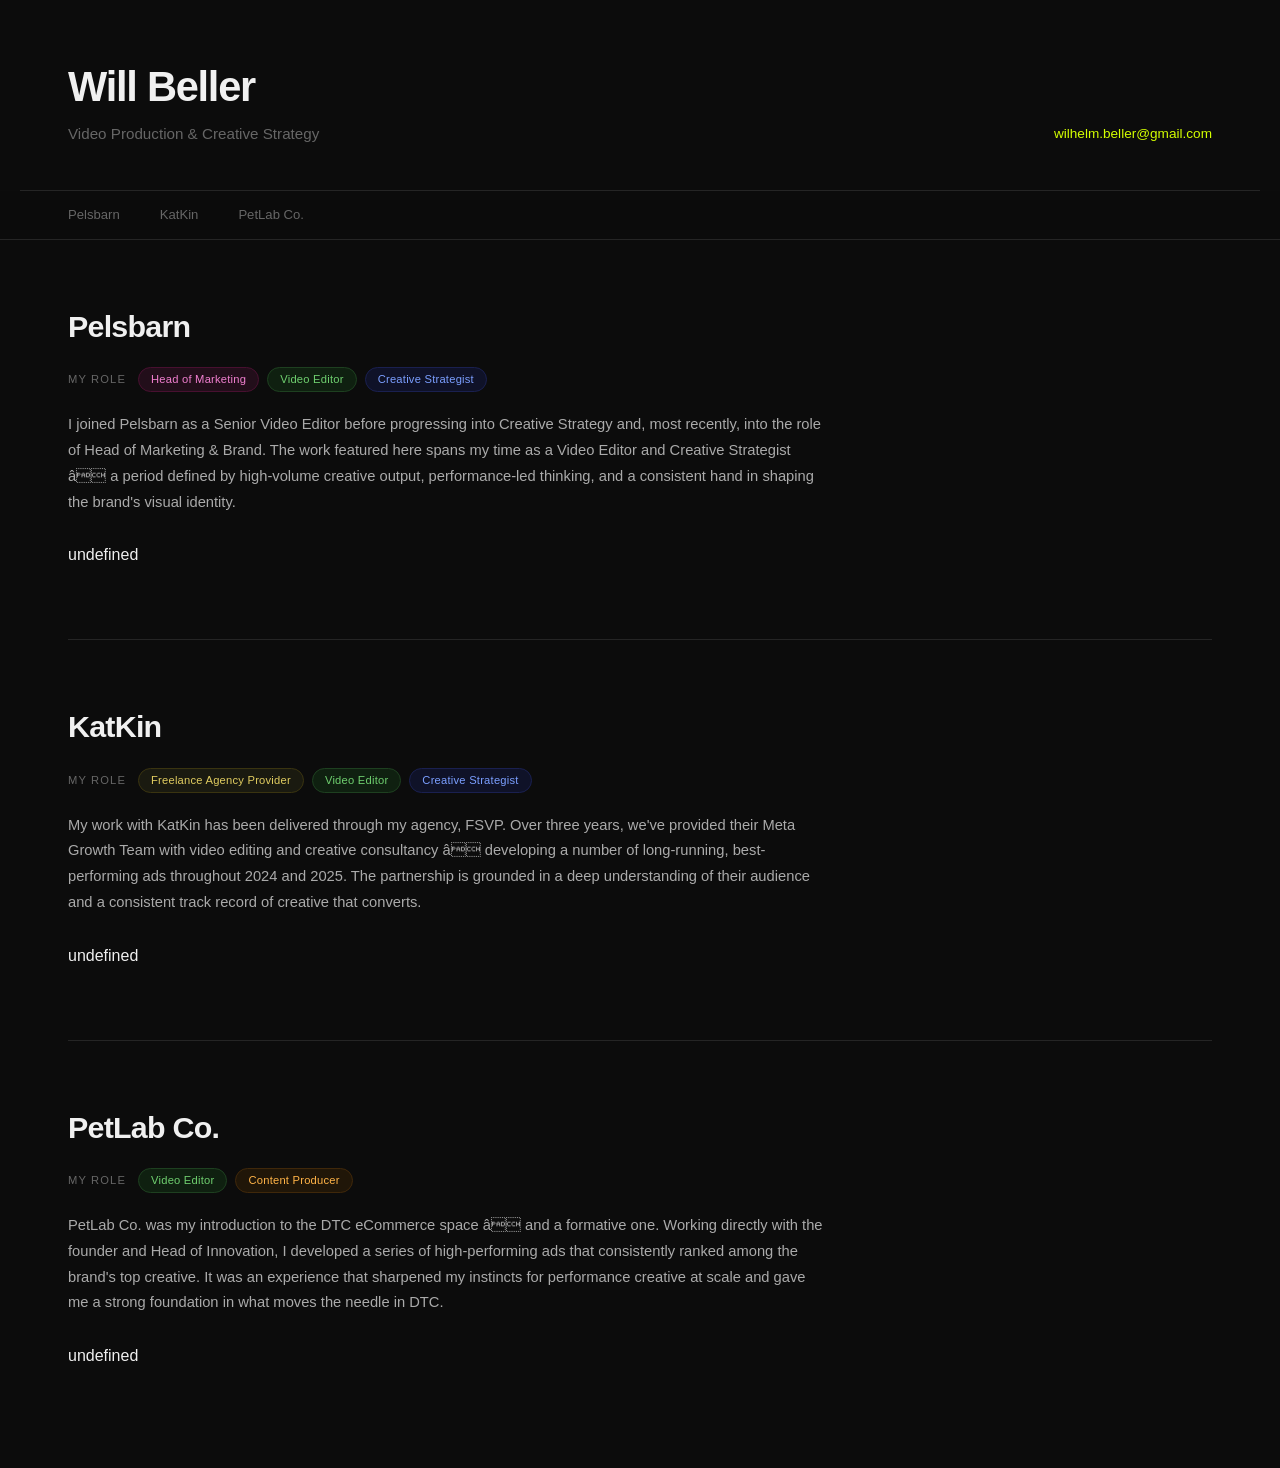
==== index.html @ 003f6c79 "Create index.html" ====
<!DOCTYPE html>
<html lang="en">
<head>
  <meta charset="UTF-8">
  <meta name="viewport" content="width=device-width, initial-scale=1.0">
  <title>Will Beller â Portfolio</title>
  <style>
    :root {
      --bg: #0c0c0c;
      --surface: #161616;
      --border: #252525;
      --text: #f0f0f0;
      --muted: #666;
      --accent: #d4ff00;
      --radius: 10px;
    }

    * { box-sizing: border-box; margin: 0; padding: 0; }

    body {
      background: var(--bg);
      color: var(--text);
      font-family: -apple-system, BlinkMacSystemFont, 'Segoe UI', sans-serif;
      line-height: 1.5;
    }

    /* ââ Header ââ */
    header {
      padding: 56px 48px 44px;
      max-width: 1240px;
      margin: 0 auto;
      display: flex;
      justify-content: space-between;
      align-items: flex-end;
      border-bottom: 1px solid var(--border);
    }

    .header-left h1 {
      font-size: 2.6rem;
      font-weight: 700;
      letter-spacing: -0.03em;
    }

    .header-left p {
      color: var(--muted);
      font-size: 0.95rem;
      margin-top: 5px;
    }

    .header-right {
      font-size: 0.85rem;
      color: var(--muted);
      text-align: right;
      line-height: 1.8;
    }

    .header-right a {
      color: var(--accent);
      text-decoration: none;
    }

    .header-right a:hover { text-decoration: underline; }

    /* ââ Brand nav ââ */
    .brand-nav {
      position: sticky;
      top: 0;
      z-index: 100;
      background: rgba(12,12,12,0.92);
      backdrop-filter: blur(12px);
      border-bottom: 1px solid var(--border);
      padding: 0 48px;
    }

    .brand-nav-inner {
      max-width: 1240px;
      margin: 0 auto;
      display: flex;
      gap: 0;
    }

    .brand-nav a {
      display: block;
      padding: 14px 20px 12px;
      font-size: 0.82rem;
      color: var(--muted);
      text-decoration: none;
      border-bottom: 2px solid transparent;
      transition: color 0.15s, border-color 0.15s;
      white-space: nowrap;
    }

    .brand-nav a:hover {
      color: var(--text);
    }

    .brand-nav a.active {
      color: var(--accent);
      border-bottom-color: var(--accent);
    }

    /* ââ Main content ââ */
    main {
      max-width: 1240px;
      margin: 0 auto;
      padding: 0 48px 100px;
    }

    /* ââ Brand section ââ */
    .brand-section {
      padding-top: 64px;
    }

    .brand-section + .brand-section {
      border-top: 1px solid var(--border);
      margin-top: 72px;
    }

    .brand-header {
      margin-bottom: 28px;
    }

    .brand-name {
      font-size: 1.9rem;
      font-weight: 700;
      letter-spacing: -0.025em;
      margin-bottom: 18px;
    }

    /* ââ Roles row ââ */
    .roles-row {
      display: flex;
      align-items: center;
      gap: 8px;
      flex-wrap: wrap;
      margin-bottom: 20px;
    }

    .roles-label {
      font-size: 0.7rem;
      text-transform: uppercase;
      letter-spacing: 0.1em;
      color: var(--muted);
      margin-right: 4px;
    }

    .tag {
      font-size: 0.7rem;
      padding: 3px 12px;
      border-radius: 100px;
      font-weight: 500;
      letter-spacing: 0.02em;
    }

    .tag-edited             { background: #0f2010; color: #6fcf6f; border: 1px solid #1e4020; }
    .tag-creative-strategy  { background: #0f1228; color: #7b9fff; border: 1px solid #1a2050; }
    .tag-director           { background: #281010; color: #ff8a8a; border: 1px solid #501a1a; }
    .tag-producer           { background: #201608; color: #ffb347; border: 1px solid #40280a; }
    .tag-cinematography     { background: #0e2222; color: #5ecfcf; border: 1px solid #1a4040; }
    .tag-color-grade        { background: #1c0e28; color: #c97bff; border: 1px solid #38186a; }
    .tag-motion-graphics    { background: #201a08; color: #ffd966; border: 1px solid #40320a; }
    .tag-sound-design       { background: #0e1422; color: #80a8ff; border: 1px solid #1a2648; }
    .tag-head               { background: #220e1a; color: #f07fcf; border: 1px solid #481030; }
    .tag-agency             { background: #1a1a10; color: #e0cc60; border: 1px solid #3a3410; }
    .tag-default            { background: #1c1c1c; color: #888; border: 1px solid #303030; }

    /* ââ Brand description ââ */
    .brand-description {
      font-size: 0.92rem;
      color: #aaa;
      line-height: 1.75;
      max-width: 760px;
    }

    .brand-description.placeholder {
      color: #3a3a3a;
      font-style: italic;
    }

    /* ââ Video grid ââ */
    .video-grid {
      display: grid;
      grid-template-columns: repeat(auto-fill, minmax(200px, 1fr));
      gap: 16px;
      margin-top: 32px;
    }

    /* ââ Card ââ */
    .card {
      background: var(--surface);
      border: 1px solid var(--border);
      border-radius: var(--radius);
      overflow: hidden;
      transition: border-color 0.2s, transform 0.2s;
    }

    .card:hover {
      border-color: #3a3a3a;
      transform: translateY(-2px);
    }

    .card-video-wrap {
      width: 100%;
      aspect-ratio: 9/16;
      background: #000;
    }

    .card-video-wrap video {
      width: 100%;
      height: 100%;
      object-fit: cover;
      display: block;
    }

    .card-body {
      padding: 18px 20px 20px;
    }

    .card-meta {
      display: flex;
      justify-content: space-between;
      align-items: center;
      margin-bottom: 6px;
    }

    .card-label {
      font-size: 0.66rem;
      color: var(--muted);
      text-transform: uppercase;
      letter-spacing: 0.1em;
      font-weight: 500;
    }

    .card-year {
      font-size: 0.7rem;
      color: var(--muted);
    }

    .card-title {
      font-size: 1rem;
      font-weight: 600;
      margin-bottom: 8px;
      letter-spacing: -0.01em;
    }

    .card-desc {
      font-size: 0.83rem;
      color: #888;
      line-height: 1.65;
      margin-bottom: 14px;
    }

    .card-tags {
      display: flex;
      flex-wrap: wrap;
      gap: 6px;
    }

    /* ââ Lite embed (click-to-play) ââ */
    .lite-embed {
      position: relative;
      width: 100%;
      height: 100%;
      cursor: pointer;
      background: #000;
    }

    .lite-embed img {
      width: 100%;
      height: 100%;
      object-fit: cover;
      display: block;
    }

    .play-btn {
      position: absolute;
      inset: 0;
      display: flex;
      align-items: center;
      justify-content: center;
      background: none;
      border: none;
      cursor: pointer;
      padding: 0;
      transition: transform 0.15s;
    }

    .play-btn:hover { transform: scale(1.08); }

    .lite-embed iframe {
      position: absolute;
      inset: 0;
      width: 100%;
      height: 100%;
      border: none;
    }

    /* ââ Empty video state ââ */
    .videos-empty {
      margin-top: 32px;
      padding: 40px 28px;
      border: 1px dashed #282828;
      border-radius: var(--radius);
      color: #333;
      font-size: 0.82rem;
      text-align: center;
    }

    /* ââ Responsive ââ */
    @media (max-width: 700px) {
      header {
        padding: 36px 24px 28px;
        flex-direction: column;
        gap: 14px;
        align-items: flex-start;
      }

      .header-right { text-align: left; }
      .brand-nav { padding: 0 24px; }
      main { padding: 0 24px 60px; }
      .brand-section { padding-top: 44px; }
      .brand-section + .brand-section { margin-top: 48px; }
      .video-grid { grid-template-columns: repeat(2, 1fr); gap: 10px; }
    }
  </style>
</head>
<body>
<header>
  <div class="header-left">
    <h1>Will Beller</h1>
    <p>Video Production &amp; Creative Strategy</p>
  </div>
  <div class="header-right">
    <a href="mailto:wilhelm.beller@gmail.com">wilhelm.beller@gmail.com</a>
  </div>
</header>
<nav class="brand-nav">
  <div class="brand-nav-inner">
    <a href="#pelsbarn">Pelsbarn</a>
    <a href="#katkin">KatKin</a>
    <a href="#petlab-co">PetLab Co.</a>
  </div>
</nav>
<main id="main"></main>
<script>
const BRANDS = [
  {
    id: "pelsbarn",
    name: "Pelsbarn",
    roles: ["Head of Marketing", "Video Editor", "Creative Strategist"],
    description: "I joined Pelsbarn as a Senior Video Editor before progressing into Creative Strategy and, most recently, into the role of Head of Marketing &amp; Brand. The work featured here spans my time as a Video Editor and Creative Strategist â a period defined by high-volume creative output, performance-led thinking, and a consistent hand in shaping the brand's visual identity.",
    videos: [
      { video_url: "https://youtube.com/shorts/6qRAQwt2bAI", title: "Pelsbarn â Video 1", tags: ["Video Editor"] },
      { video_url: "https://youtube.com/shorts/lB-xQm1ZDxI", title: "Pelsbarn â Video 2", tags: ["Video Editor"] },
      { video_url: "https://youtube.com/shorts/JwnLDOvhfSE", title: "Pelsbarn â Video 3", tags: ["Video Editor"] },
      { video_url: "https://youtube.com/shorts/6cz8OVBu70Q", title: "Pelsbarn â Video 4", tags: ["Video Editor"] },
      { video_url: "https://youtube.com/shorts/Kr1BIoq2mvY", title: "Pelsbarn â Video 5", tags: ["Video Editor"] },
      { video_url: "https://youtube.com/shorts/Gwr0U9_YABk", title: "Pelsbarn â Video 6", tags: ["Video Editor"] },
      { video_url: "https://youtube.com/shorts/aUse0K8mn7I", title: "Pelsbarn â Video 7", tags: ["Video Editor"] },
      { video_url: "https://youtube.com/shorts/wvhu5fZGaAQ", title: "Pelsbarn â Video 8", tags: ["Video Editor"] },
      { video_url: "https://youtube.com/shorts/OVeuYCC77VQ", title: "Pelsbarn â Video 9", tags: ["Video Editor"] }
    ]
  },
  {
    id: "katkin",
    name: "KatKin",
    roles: ["Freelance Agency Provider", "Video Editor", "Creative Strategist"],
    description: "My work with KatKin has been delivered through my agency, FSVP. Over three years, we've provided their Meta Growth Team with video editing and creative consultancy â developing a number of long-running, best-performing ads throughout 2024 and 2025. The partnership is grounded in a deep understanding of their audience and a consistent track record of creative that converts.",
    videos: [
      { video_url: "https://youtube.com/shorts/r-MDqRWYN7A", title: "KatKin â Video 1", tags: ["Video Editor", "Creative Strategist"] },
      { video_url: "https://youtube.com/shorts/h1XdsauvpEQ", title: "KatKin â Video 2", tags: ["Video Editor", "Creative Strategist"] },
      { video_url: "https://youtube.com/shorts/abcW0B1EDtg", title: "KaxKin â Video 3", tags: ["Video Editor", "Creative Strategist"] },
      { video_url: "https://youtube.com/shorts/o8nFR5H9phA", title: "KatKin â Video 4", tags: ["Video Editor", "Creative Strategist"] },
      { video_url: "https://youtube.com/shorts/d_lUACfDCXM", title: "KatKin â Video 5", tags: ["Video Editor", "Creative Strategist"] },
      { video_url: "https://youtube.com/shorts/Fbz99fJmX7k", title: "KaxKin â Video 6", tags: ["Video Editor", "Creative Strategist"] }
    ]
  },
  {
    id: "petlab-co",
    name: "PetLab Co.",
    roles: ["Video Editor", "Content Producer"],
    description: "PetLab Co. was my introduction to the DTC eCommerce space â and a formative one. Working directly with the founder and Head of Innovation, I developed a series of high-performing ads that consistently ranked among the brand's top creative. It was an experience that sharpened my instincts for performance creative at scale and gave me a strong foundation in what moves the needle in DTC.",
    videos: [
      { video_url: "https://youtube.com/shorts/ybvUw7EqwhM", title: "PetLab Co. â Video 1", tags: ["Video Editor", "Content Producer"] },
      { video_url: "https://youtube.com/shorts/DJwl6GcbWj0", title: "PetLab Co. â Video 2", tags: ["Video Editor", "Content Producer"] },
      { video_url: "https://youtube.com/shorts/qqKdoMpB3Sc", title: "PetLab Co. â Video 3", tags: ["Video Editor", "Content Producer"] },
      { video_url: "https://youtube.com/shorts/gYLfhS48JUk", title: "PetLab Co. â Video 4", tags: ["Video Editor", "Content Producer"] }
    ]
  }
];
const TAG_CLASSES = {"Edited":"tag-edited","Video Editor":"tag-edited","Creative Strategy":"tag-creative-strategy","Creative Strategist":"tag-creative-strategy","Director":"tag-director","Producer":"tag-producer","Content Producer":"tag-producer","Head of Marketing":"tag-head","Freelance Agency Provider":"tag-agency","Cinematography":"tag-cinematography","Color Grade":"tag-color-grade","Motion Graphics":"tag-motion-graphics","Sound Design":"tag-sound-design"};
function tagClass(t){return TAG_CLASSES[t]||"tag-default";}
function render(){const main=document.getElementById("main");main.innerHTML=BRANDS.map(brand=>{const rolesHTML=brand.roles.length?brand.roles.map(t=>`<span class="tag ${tagClass(t)}">${t}</span>`).join(""):"";const rolesRow=rolesHTML?`<div class="roles-row"><span class="roles-label">My role</span>${rolesHTML}</div>`:`<div class="roles-row"><span class="roles-label" style="color:#2a2a2a">Role to be added</span></div>`;const descHTML=brand.description?`<p class="brand-description">${brand.description}</p>`:`<p class="brand-description placeholder">Description to be added.</p>`;let videosHTML;if(brand.videos.length===0){videosHTML=`<div class="videos-empty">Videos will appear here once uploaded.</div>`;}else{const cards=brand.videos.map(v=>{const embedHTML=(()=>{const url=v.video_url||"";const yt=url.match(/(?:youtube\.com\/watch\?v=|youtu\.be\/|youtube\.com\/shorts\/)([A-Za-z0-9_-]{11})/);if(yt){const id=yt[1];return `<div class="lite-embed" data-src="https://www.youtube.com/embed/${id}?autoplay=1&rel=0" onclick="loadEmbed(this)"><img src="https://i.ytimg.com/vi/${id}/hqdefault.jpg" alt="" loading="lazy"><button class="play-btn" aria-label="Play"><svg viewBox="0 0 48 48" width="52" height="52"><circle cx="24" cy="24" r="23" fill="rgba(0,0,0,0.55)" stroke="rgba(255,255,255,0.15)" stroke-width="1"/><polygon points="20,16 34,24 20,32" fill="#d4ff00"/></svg></button></div>`;}return `<video controls preload="metadata"><source src="${url}" type="video/mp4"></video>`;})();return `<div class="card"><div class="card-video-wrap">${embedHTML}</div></div>`;}).join("");videosHTML<`<div class="video-grid">${cards}</div>`;}return `<section class="brand-section" id="${brand.id}"><div class="brand-header"><h2 class="brand-name">${brand.name}</h2>${rolesRow}${descHTML}</div>${videosHTML}</section>`;}).join("");}
function updateNav(){const sections=document.querySelectorAll(".brand-section");const navLinks=document.querySelectorAll(".brand-nav a");let current="";sections.forEach(s=>{if(window.scrollY>=s.offsetTop-80)current=s.id;});navLinks.forEach(a=>{a.classList.toggle("active",a.getAttribute("href")==="#"+current);});}
function loadEmbed(el){const iframe=document.createElement("iframe");iframe.src=el.dataset.src;iframe.allow="autoplay; fullscreen; picture-in-picture; accelerometer; clipboard-write; encrypted-media; gyroscope";iframe.allowFullscreen=true;el.innerHTML="";el.appendChild(iframe);}
render();
window.addEventListener("scroll",updateNav,{passive:true});
updateNav();
</script>
</body>
</html>
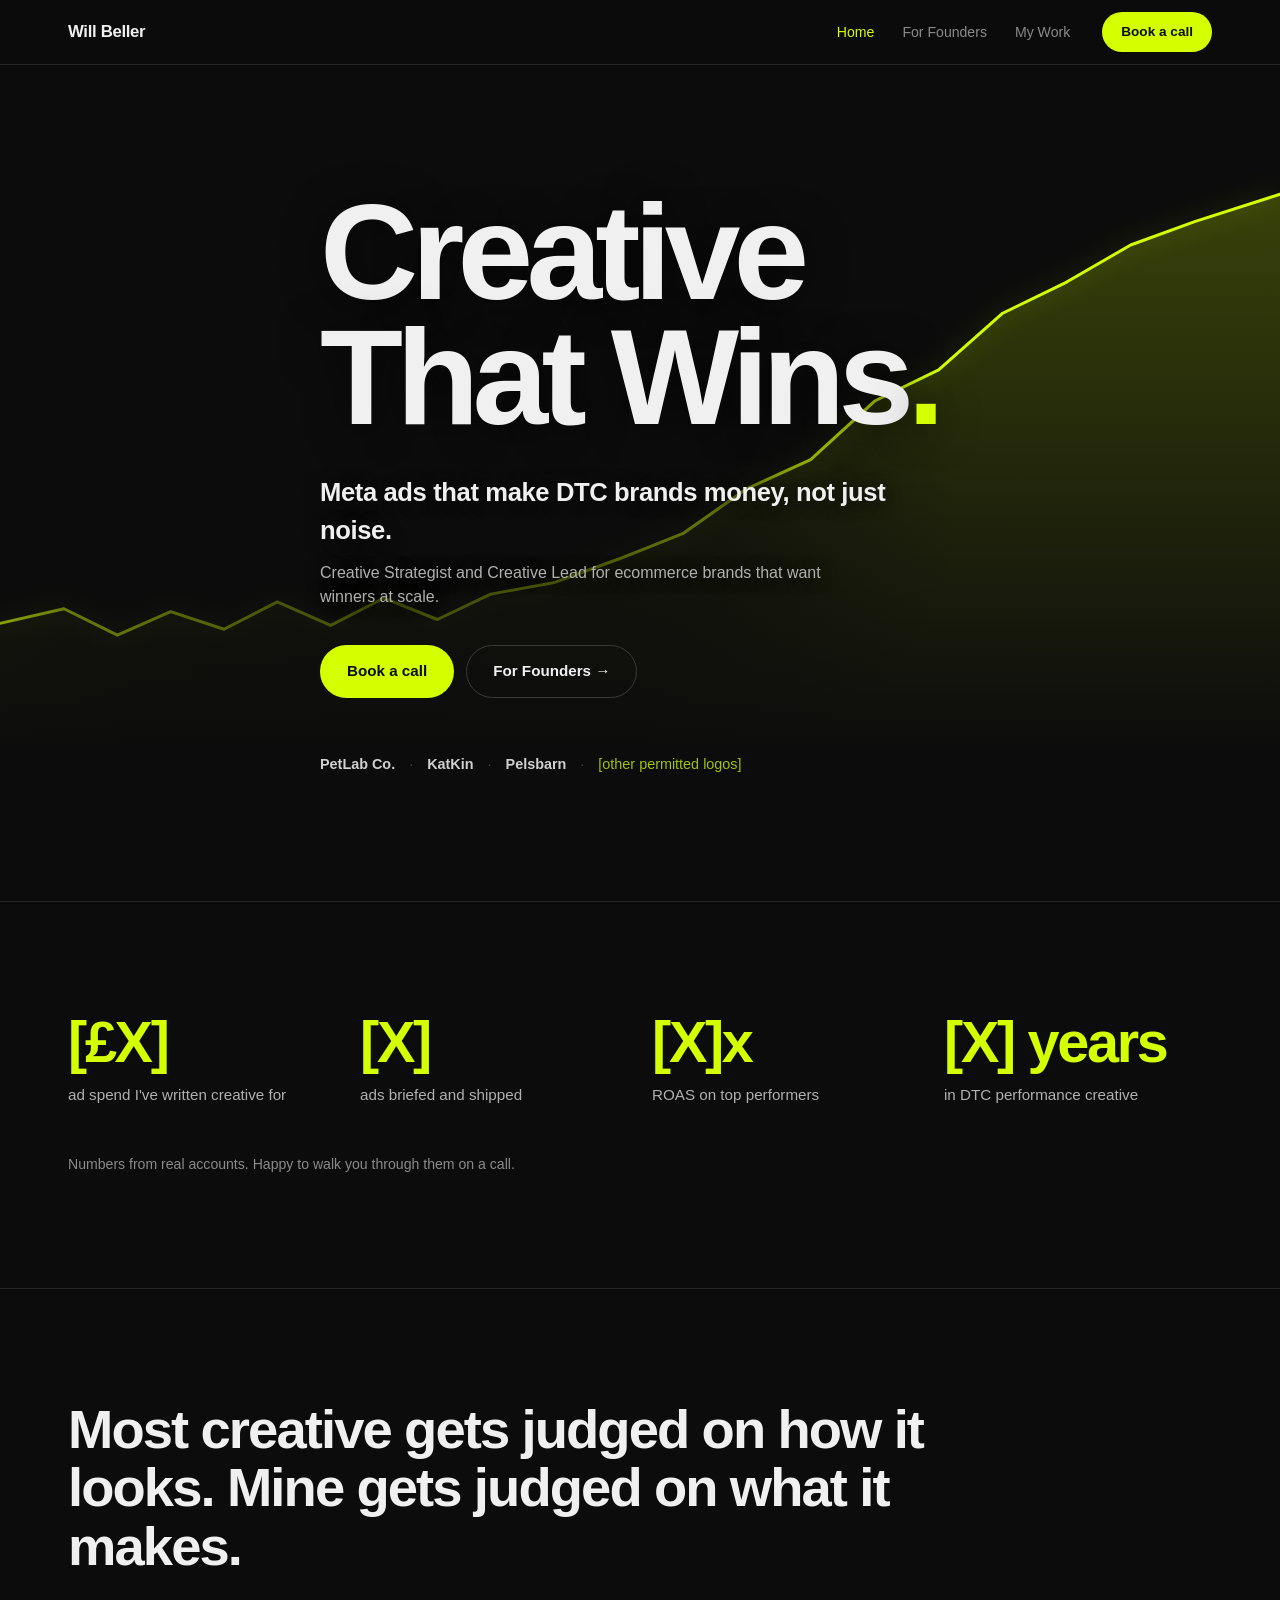
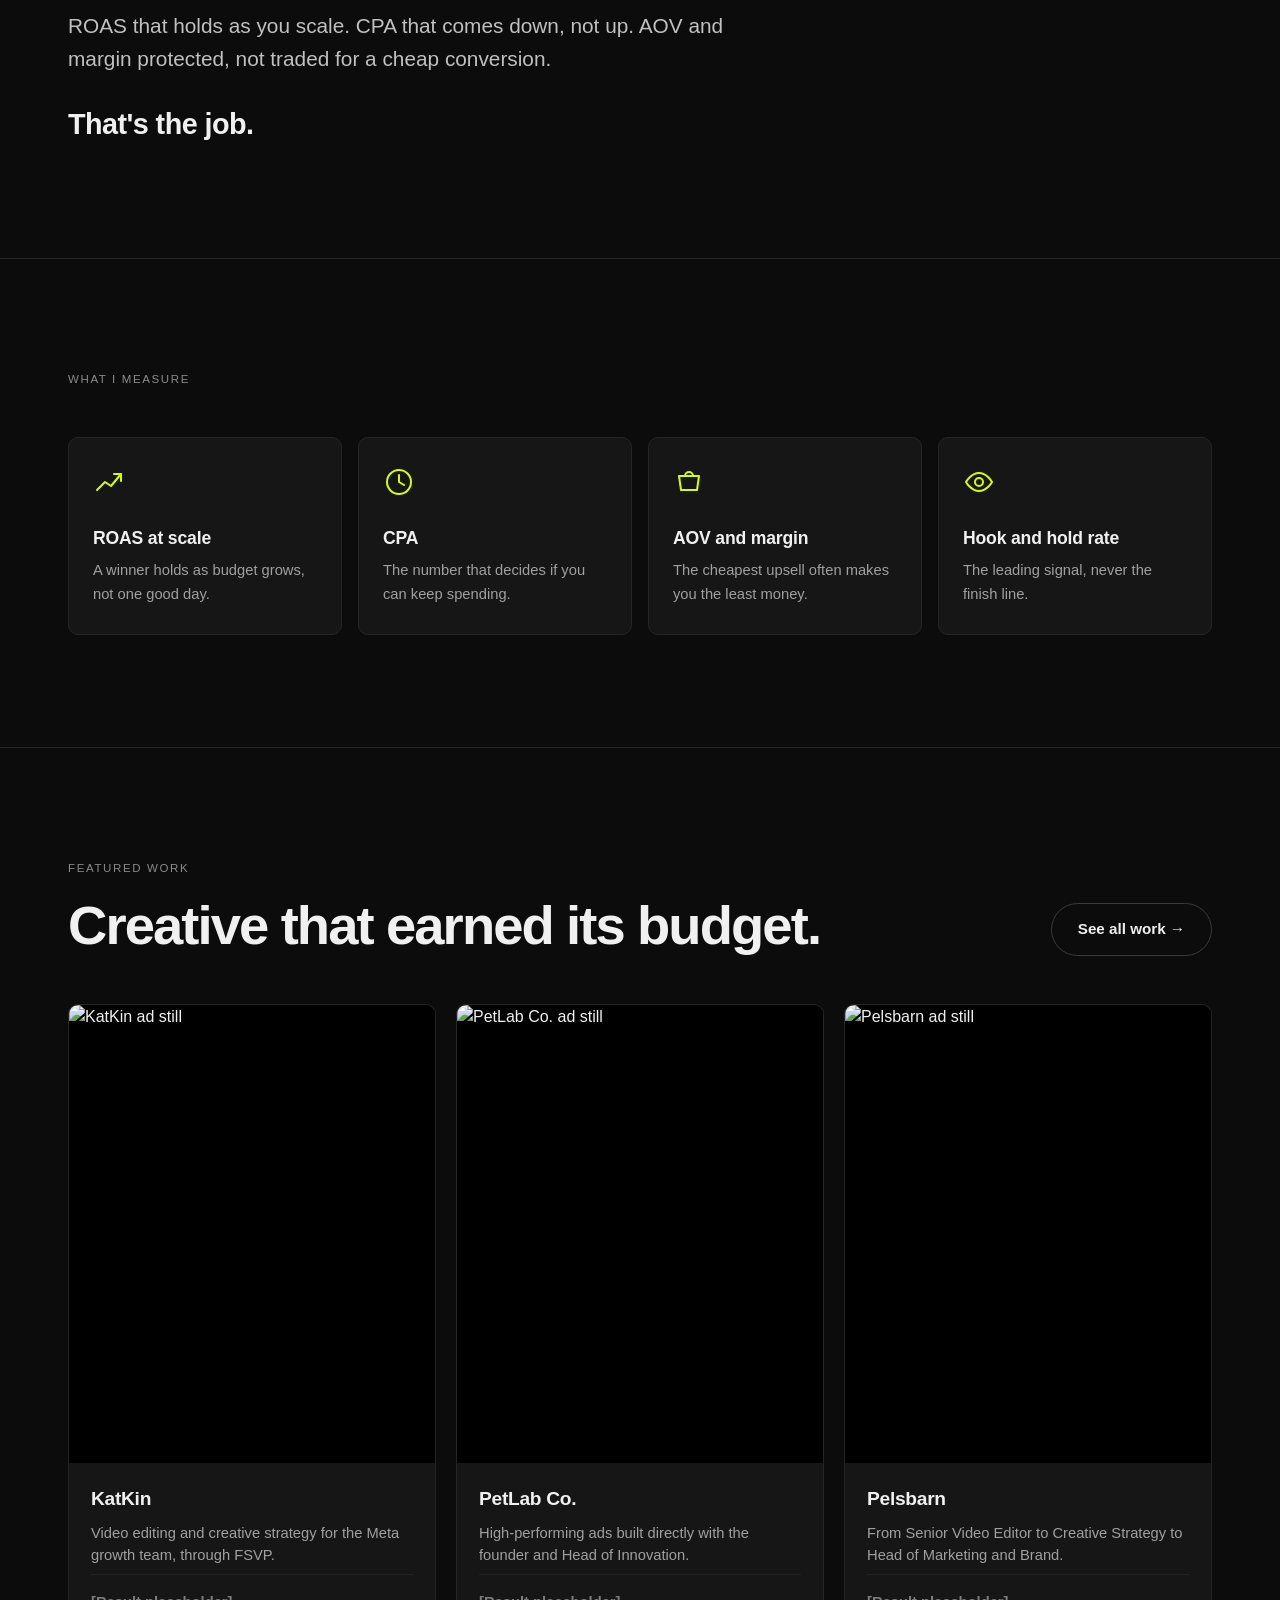
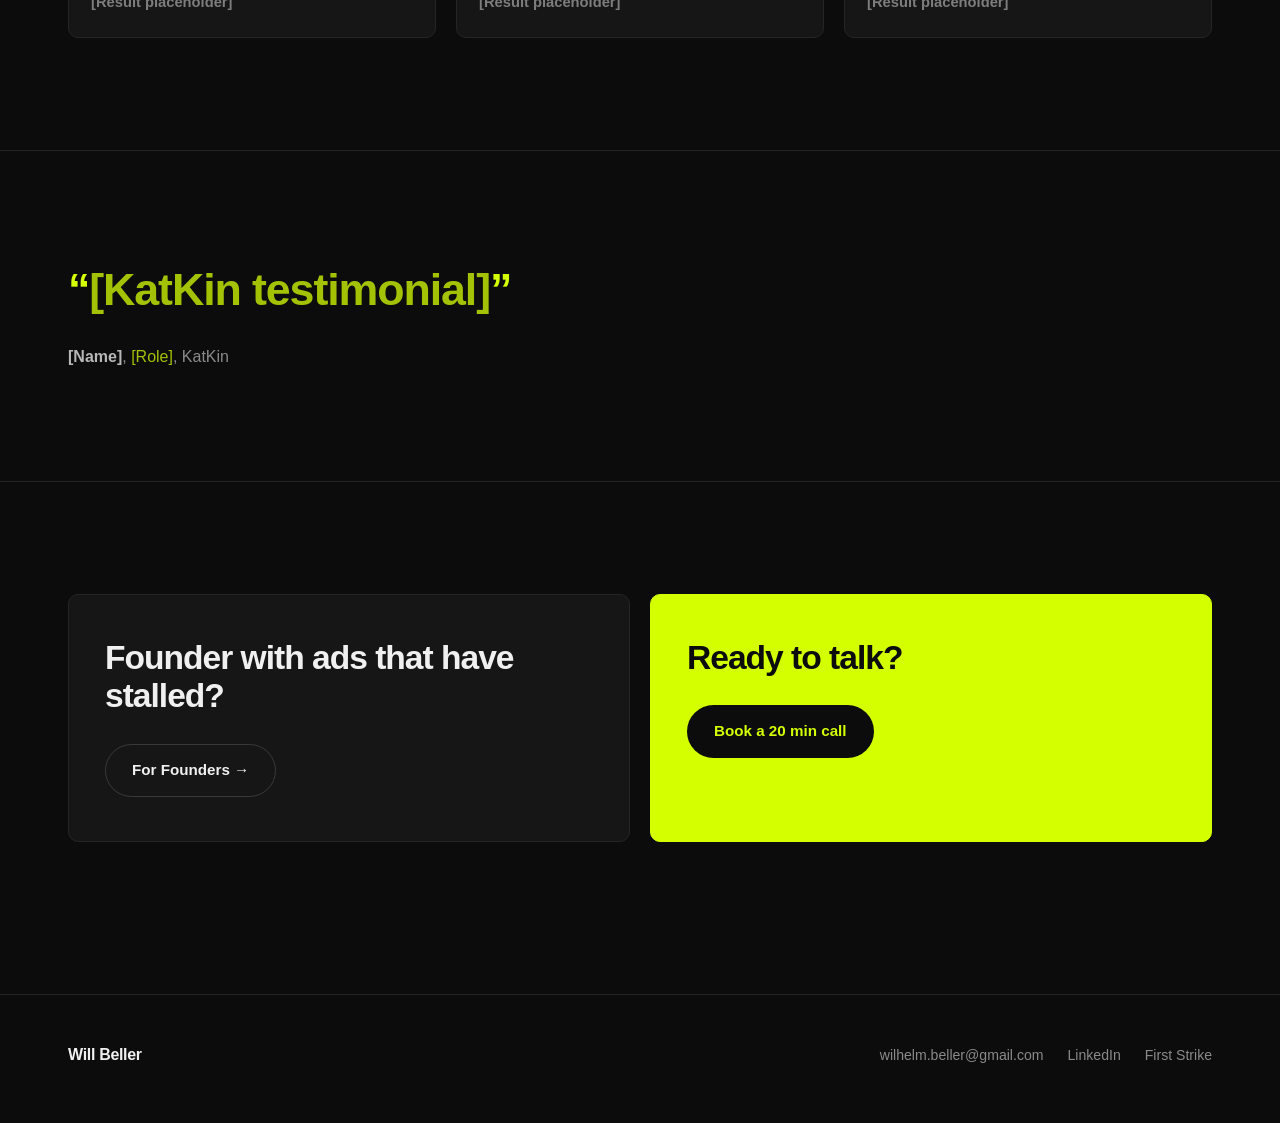
==== commit 4aec3b42: "Add Home and For Founders pages, move portfolio to My Work - Restore the portfolio from the live Net" ====
--- a/index.html
+++ b/index.html
@@ -1,192 +1,222 @@
 <!DOCTYPE html>
-<html lang="en">
+<html lang="en-GB">
 <head>
   <meta charset="UTF-8">
   <meta name="viewport" content="width=device-width, initial-scale=1.0">
-  <title>Will Beller â Portfolio</title>
+  <title>Will Beller | Creative That Wins</title>
+  <meta name="description" content="Meta ads that make DTC brands money, not just noise. Creative Strategist and Creative Lead for ecommerce brands.">
+  <link rel="stylesheet" href="site.css">
   <style>
-    :root {
-      --bg: #0c0c0c;
-      --surface: #161616;
-      --border: #252525;
-      --text: #f0f0f0;
-      --muted: #666;
-      --accent: #d4ff00;
-      --radius: 10px;
-    }
-
-    * { box-sizing: border-box; margin: 0; padding: 0; }
-
-    body {
-      background: var(--bg);
-      color: var(--text);
-      font-family: -apple-system, BlinkMacSystemFont, 'Segoe UI', sans-serif;
-      line-height: 1.5;
-    }
-
-    /* ââ Header ââ */
-    header {
-      padding: 56px 48px 44px;
-      max-width: 1240px;
-      margin: 0 auto;
+    section { padding: 112px 0; }
+    section + section { border-top: 1px solid var(--border); }
+
+    .eyebrow {
+      font-size: 0.72rem;
+      text-transform: uppercase;
+      letter-spacing: 0.14em;
+      color: var(--muted);
+      margin-bottom: 20px;
+    }
+
+    .big {
+      font-size: clamp(2rem, 5vw, 3.4rem);
+      font-weight: 700;
+      letter-spacing: -0.035em;
+      line-height: 1.08;
+      max-width: 900px;
+    }
+
+    /* ── Hero ── */
+    .hero {
+      position: relative;
+      min-height: calc(100svh - 64px);
+      display: flex;
+      align-items: center;
+      overflow: hidden;
+      padding: 80px 0;
+    }
+
+    .hero-chart {
+      position: absolute;
+      inset: 12% 0 18% 0;
+      width: 100%;
+      height: 70%;
+      pointer-events: none;
+    }
+
+    .hero-chart .line {
+      fill: none;
+      stroke: var(--accent);
+      stroke-width: 3;
+      stroke-linejoin: round;
+      stroke-linecap: round;
+      vector-effect: non-scaling-stroke;
+      filter: drop-shadow(0 0 12px rgba(212,255,0,0.35));
+    }
+
+    .hero-chart .area { fill: url(#areaFill); }
+
+    .hero-content { position: relative; z-index: 1; }
+
+    /* Soft dark scrim so the chart line never fights the hero copy */
+    .hero::before {
+      content: "";
+      position: absolute;
+      inset: 0;
+      z-index: 1;
+      pointer-events: none;
+      background: radial-gradient(ellipse 60% 55% at 30% 55%, rgba(12,12,12,0.85) 0%, rgba(12,12,12,0.55) 45%, rgba(12,12,12,0) 75%);
+    }
+
+    .hero-sub, .hero-lede { text-shadow: 0 2px 16px rgba(12,12,12,0.9); }
+
+    .hero h1 {
+      font-size: clamp(3.2rem, 11vw, 8.5rem);
+      font-weight: 800;
+      letter-spacing: -0.05em;
+      line-height: 0.92;
+      text-shadow: 0 4px 40px rgba(0,0,0,0.6);
+    }
+
+    .hero h1 span { color: var(--accent); }
+
+    .hero-sub {
+      margin-top: 32px;
+      font-size: clamp(1.15rem, 2.4vw, 1.6rem);
+      font-weight: 600;
+      letter-spacing: -0.015em;
+      max-width: 640px;
+    }
+
+    .hero-lede {
+      margin-top: 12px;
+      color: #b0b0b0;
+      font-size: 1rem;
+      max-width: 520px;
+    }
+
+    .cta-row {
+      display: flex;
+      gap: 12px;
+      flex-wrap: wrap;
+      margin-top: 36px;
+    }
+
+    .trust {
+      margin-top: 56px;
+      display: flex;
+      align-items: center;
+      gap: 14px;
+      flex-wrap: wrap;
+      color: var(--muted);
+      font-size: 0.9rem;
+    }
+
+    .trust strong { color: #d0d0d0; font-weight: 600; }
+    .trust .dot { color: #444; }
+
+    /* ── Numbers ── */
+    .stats {
+      display: grid;
+      grid-template-columns: repeat(4, 1fr);
+      gap: 24px;
+    }
+
+    .stat-value {
+      font-size: clamp(2.4rem, 5vw, 3.6rem);
+      font-weight: 800;
+      letter-spacing: -0.04em;
+      color: var(--accent);
+      line-height: 1;
+      font-variant-numeric: tabular-nums;
+    }
+
+    .stat-label {
+      margin-top: 12px;
+      color: #b0b0b0;
+      font-size: 0.95rem;
+      max-width: 220px;
+    }
+
+    .stats-note {
+      margin-top: 48px;
+      color: var(--muted);
+      font-size: 0.88rem;
+    }
+
+    /* ── Pitch ── */
+    .pitch-body {
+      margin-top: 32px;
+      font-size: clamp(1.05rem, 2vw, 1.3rem);
+      color: #c0c0c0;
+      max-width: 720px;
+      line-height: 1.6;
+    }
+
+    .pitch-close {
+      margin-top: 28px;
+      font-size: clamp(1.3rem, 2.6vw, 1.8rem);
+      font-weight: 700;
+      letter-spacing: -0.02em;
+    }
+
+    /* ── Measure tiles ── */
+    .tiles {
+      margin-top: 48px;
+      display: grid;
+      grid-template-columns: repeat(4, 1fr);
+      gap: 16px;
+    }
+
+    .tile {
+      background: var(--surface);
+      border: 1px solid var(--border);
+      border-radius: var(--radius);
+      padding: 28px 24px;
+    }
+
+    .tile svg {
+      width: 32px;
+      height: 32px;
+      stroke: var(--accent);
+      fill: none;
+      stroke-width: 2;
+      stroke-linecap: round;
+      stroke-linejoin: round;
+    }
+
+    .tile h3 {
+      margin-top: 20px;
+      font-size: 1.1rem;
+      letter-spacing: -0.01em;
+    }
+
+    .tile p {
+      margin-top: 8px;
+      color: #a0a0a0;
+      font-size: 0.92rem;
+      line-height: 1.6;
+    }
+
+    /* ── Featured work ── */
+    .section-head {
       display: flex;
       justify-content: space-between;
       align-items: flex-end;
-      border-bottom: 1px solid var(--border);
-    }
-
-    .header-left h1 {
-      font-size: 2.6rem;
-      font-weight: 700;
-      letter-spacing: -0.03em;
-    }
-
-    .header-left p {
-      color: var(--muted);
-      font-size: 0.95rem;
-      margin-top: 5px;
-    }
-
-    .header-right {
-      font-size: 0.85rem;
-      color: var(--muted);
-      text-align: right;
-      line-height: 1.8;
-    }
-
-    .header-right a {
-      color: var(--accent);
+      gap: 24px;
+      flex-wrap: wrap;
+    }
+
+    .work-grid {
+      margin-top: 48px;
+      display: grid;
+      grid-template-columns: repeat(3, 1fr);
+      gap: 20px;
+    }
+
+    .work-card {
+      display: block;
       text-decoration: none;
-    }
-
-    .header-right a:hover { text-decoration: underline; }
-
-    /* ââ Brand nav ââ */
-    .brand-nav {
-      position: sticky;
-      top: 0;
-      z-index: 100;
-      background: rgba(12,12,12,0.92);
-      backdrop-filter: blur(12px);
-      border-bottom: 1px solid var(--border);
-      padding: 0 48px;
-    }
-
-    .brand-nav-inner {
-      max-width: 1240px;
-      margin: 0 auto;
-      display: flex;
-      gap: 0;
-    }
-
-    .brand-nav a {
-      display: block;
-      padding: 14px 20px 12px;
-      font-size: 0.82rem;
-      color: var(--muted);
-      text-decoration: none;
-      border-bottom: 2px solid transparent;
-      transition: color 0.15s, border-color 0.15s;
-      white-space: nowrap;
-    }
-
-    .brand-nav a:hover {
-      color: var(--text);
-    }
-
-    .brand-nav a.active {
-      color: var(--accent);
-      border-bottom-color: var(--accent);
-    }
-
-    /* ââ Main content ââ */
-    main {
-      max-width: 1240px;
-      margin: 0 auto;
-      padding: 0 48px 100px;
-    }
-
-    /* ââ Brand section ââ */
-    .brand-section {
-      padding-top: 64px;
-    }
-
-    .brand-section + .brand-section {
-      border-top: 1px solid var(--border);
-      margin-top: 72px;
-    }
-
-    .brand-header {
-      margin-bottom: 28px;
-    }
-
-    .brand-name {
-      font-size: 1.9rem;
-      font-weight: 700;
-      letter-spacing: -0.025em;
-      margin-bottom: 18px;
-    }
-
-    /* ââ Roles row ââ */
-    .roles-row {
-      display: flex;
-      align-items: center;
-      gap: 8px;
-      flex-wrap: wrap;
-      margin-bottom: 20px;
-    }
-
-    .roles-label {
-      font-size: 0.7rem;
-      text-transform: uppercase;
-      letter-spacing: 0.1em;
-      color: var(--muted);
-      margin-right: 4px;
-    }
-
-    .tag {
-      font-size: 0.7rem;
-      padding: 3px 12px;
-      border-radius: 100px;
-      font-weight: 500;
-      letter-spacing: 0.02em;
-    }
-
-    .tag-edited             { background: #0f2010; color: #6fcf6f; border: 1px solid #1e4020; }
-    .tag-creative-strategy  { background: #0f1228; color: #7b9fff; border: 1px solid #1a2050; }
-    .tag-director           { background: #281010; color: #ff8a8a; border: 1px solid #501a1a; }
-    .tag-producer           { background: #201608; color: #ffb347; border: 1px solid #40280a; }
-    .tag-cinematography     { background: #0e2222; color: #5ecfcf; border: 1px solid #1a4040; }
-    .tag-color-grade        { background: #1c0e28; color: #c97bff; border: 1px solid #38186a; }
-    .tag-motion-graphics    { background: #201a08; color: #ffd966; border: 1px solid #40320a; }
-    .tag-sound-design       { background: #0e1422; color: #80a8ff; border: 1px solid #1a2648; }
-    .tag-head               { background: #220e1a; color: #f07fcf; border: 1px solid #481030; }
-    .tag-agency             { background: #1a1a10; color: #e0cc60; border: 1px solid #3a3410; }
-    .tag-default            { background: #1c1c1c; color: #888; border: 1px solid #303030; }
-
-    /* ââ Brand description ââ */
-    .brand-description {
-      font-size: 0.92rem;
-      color: #aaa;
-      line-height: 1.75;
-      max-width: 760px;
-    }
-
-    .brand-description.placeholder {
-      color: #3a3a3a;
-      font-style: italic;
-    }
-
-    /* ââ Video grid ââ */
-    .video-grid {
-      display: grid;
-      grid-template-columns: repeat(auto-fill, minmax(200px, 1fr));
-      gap: 16px;
-      margin-top: 32px;
-    }
-
-    /* ââ Card ââ */
-    .card {
       background: var(--surface);
       border: 1px solid var(--border);
       border-radius: var(--radius);
@@ -194,208 +224,361 @@
       transition: border-color 0.2s, transform 0.2s;
     }
 
-    .card:hover {
-      border-color: #3a3a3a;
-      transform: translateY(-2px);
-    }
-
-    .card-video-wrap {
-      width: 100%;
-      aspect-ratio: 9/16;
+    .work-card:hover { border-color: #3a3a3a; transform: translateY(-3px); }
+
+    .work-thumb {
+      aspect-ratio: 4/5;
       background: #000;
-    }
-
-    .card-video-wrap video {
+      overflow: hidden;
+    }
+
+    .work-thumb img {
       width: 100%;
       height: 100%;
       object-fit: cover;
       display: block;
     }
 
-    .card-body {
-      padding: 18px 20px 20px;
-    }
-
-    .card-meta {
+    .work-body { padding: 22px 22px 24px; }
+
+    .work-body h3 { font-size: 1.2rem; letter-spacing: -0.015em; }
+
+    .work-body p {
+      margin-top: 8px;
+      color: #a0a0a0;
+      font-size: 0.92rem;
+    }
+
+    .work-result {
+      margin-top: 16px;
+      padding-top: 16px;
+      border-top: 1px solid var(--border);
+      font-weight: 600;
+      font-size: 0.95rem;
+    }
+
+    /* ── Testimonial ── */
+    .quote {
+      font-size: clamp(1.6rem, 4vw, 2.8rem);
+      font-weight: 600;
+      letter-spacing: -0.025em;
+      line-height: 1.2;
+      max-width: 960px;
+    }
+
+    .quote::before { content: "\201C"; color: var(--accent); }
+    .quote::after { content: "\201D"; color: var(--accent); }
+
+    .quote-by { margin-top: 28px; color: var(--muted); }
+    .quote-by strong { color: var(--text); font-weight: 600; }
+
+    /* ── Split CTA ── */
+    .split {
+      display: grid;
+      grid-template-columns: 1fr 1fr;
+      gap: 20px;
+    }
+
+    .split-card {
+      border: 1px solid var(--border);
+      border-radius: var(--radius);
+      padding: 44px 36px;
       display: flex;
-      justify-content: space-between;
-      align-items: center;
-      margin-bottom: 6px;
-    }
-
-    .card-label {
-      font-size: 0.66rem;
-      color: var(--muted);
-      text-transform: uppercase;
-      letter-spacing: 0.1em;
-      font-weight: 500;
-    }
-
-    .card-year {
-      font-size: 0.7rem;
-      color: var(--muted);
-    }
-
-    .card-title {
-      font-size: 1rem;
-      font-weight: 600;
-      margin-bottom: 8px;
-      letter-spacing: -0.01em;
-    }
-
-    .card-desc {
-      font-size: 0.83rem;
-      color: #888;
-      line-height: 1.65;
-      margin-bottom: 14px;
-    }
-
-    .card-tags {
-      display: flex;
-      flex-wrap: wrap;
-      gap: 6px;
-    }
-
-    /* ââ Lite embed (click-to-play) ââ */
-    .lite-embed {
-      position: relative;
-      width: 100%;
-      height: 100%;
-      cursor: pointer;
-      background: #000;
-    }
-
-    .lite-embed img {
-      width: 100%;
-      height: 100%;
-      object-fit: cover;
-      display: block;
-    }
-
-    .play-btn {
-      position: absolute;
-      inset: 0;
-      display: flex;
-      align-items: center;
-      justify-content: center;
-      background: none;
-      border: none;
-      cursor: pointer;
-      padding: 0;
-      transition: transform 0.15s;
-    }
-
-    .play-btn:hover { transform: scale(1.08); }
-
-    .lite-embed iframe {
-      position: absolute;
-      inset: 0;
-      width: 100%;
-      height: 100%;
-      border: none;
-    }
-
-    /* ââ Empty video state ââ */
-    .videos-empty {
-      margin-top: 32px;
-      padding: 40px 28px;
-      border: 1px dashed #282828;
-      border-radius: var(--radius);
-      color: #333;
-      font-size: 0.82rem;
-      text-align: center;
-    }
-
-    /* ââ Responsive ââ */
+      flex-direction: column;
+      align-items: flex-start;
+      gap: 28px;
+      background: var(--surface);
+    }
+
+    .split-card.accent {
+      background: var(--accent);
+      color: var(--accent-ink);
+      border-color: var(--accent);
+    }
+
+    .split-card h2 {
+      font-size: clamp(1.5rem, 3vw, 2.1rem);
+      letter-spacing: -0.03em;
+      line-height: 1.15;
+    }
+
+    .split-card.accent .btn {
+      background: var(--accent-ink);
+      color: var(--accent);
+    }
+
+    /* ── Responsive ── */
+    @media (max-width: 960px) {
+      .stats, .tiles { grid-template-columns: repeat(2, 1fr); }
+      .stats { row-gap: 44px; }
+      .work-grid { grid-template-columns: 1fr; max-width: 480px; }
+    }
+
     @media (max-width: 700px) {
-      header {
-        padding: 36px 24px 28px;
-        flex-direction: column;
-        gap: 14px;
-        align-items: flex-start;
-      }
-
-      .header-right { text-align: left; }
-      .brand-nav { padding: 0 24px; }
-      main { padding: 0 24px 60px; }
-      .brand-section { padding-top: 44px; }
-      .brand-section + .brand-section { margin-top: 48px; }
-      .video-grid { grid-template-columns: repeat(2, 1fr); gap: 10px; }
+      section { padding: 72px 0; }
+      .hero { min-height: calc(100svh - 96px); padding: 56px 0; }
+      .hero-chart { inset: 30% 0 auto 0; height: 50%; }
+      .trust { margin-top: 40px; font-size: 0.85rem; }
+      .split { grid-template-columns: 1fr; }
+      .split-card { padding: 32px 24px; }
+    }
+
+    @media (max-width: 420px) {
+      .tiles { grid-template-columns: 1fr; }
+      .cta-row .btn { flex: 1 1 100%; }
     }
   </style>
 </head>
 <body>
-<header>
-  <div class="header-left">
-    <h1>Will Beller</h1>
-    <p>Video Production &amp; Creative Strategy</p>
-  </div>
-  <div class="header-right">
-    <a href="mailto:wilhelm.beller@gmail.com">wilhelm.beller@gmail.com</a>
-  </div>
-</header>
-<nav class="brand-nav">
-  <div class="brand-nav-inner">
-    <a href="#pelsbarn">Pelsbarn</a>
-    <a href="#katkin">KatKin</a>
-    <a href="#petlab-co">PetLab Co.</a>
+
+<nav class="site-nav" aria-label="Main">
+  <div class="site-nav-inner">
+    <a class="site-logo" href="index.html">Will Beller</a>
+    <ul class="site-links">
+      <li><a href="index.html" aria-current="page">Home</a></li>
+      <li><a href="for-founders.html">For Founders</a></li>
+      <li><a href="work.html">My Work</a></li>
+    </ul>
+    <!-- TODO: booking link -->
+    <a class="btn btn-primary btn-sm" href="#">Book a call</a>
   </div>
 </nav>
-<main id="main"></main>
+
+<main>
+
+  <!-- 1. Hero -->
+  <section class="hero">
+    <svg class="hero-chart" viewBox="0 0 1200 600" preserveAspectRatio="none" aria-hidden="true">
+      <defs>
+        <linearGradient id="areaFill" x1="0" y1="0" x2="0" y2="1">
+          <stop offset="0%" stop-color="#d4ff00" stop-opacity="0.22"/>
+          <stop offset="100%" stop-color="#d4ff00" stop-opacity="0"/>
+        </linearGradient>
+        <clipPath id="reveal">
+          <rect id="revealRect" x="0" y="0" width="0" height="600"/>
+        </clipPath>
+      </defs>
+      <g clip-path="url(#reveal)">
+        <path class="area" d="M0,470 L60,455 L110,482 L160,458 L210,476 L260,448 L310,472 L360,444 L410,466 L460,440 L520,428 L580,404 L640,378 L700,332 L760,302 L820,242 L880,210 L940,152 L1000,120 L1060,82 L1120,58 L1200,30 L1200,600 L0,600 Z"/>
+        <path class="line" d="M0,470 L60,455 L110,482 L160,458 L210,476 L260,448 L310,472 L360,444 L410,466 L460,440 L520,428 L580,404 L640,378 L700,332 L760,302 L820,242 L880,210 L940,152 L1000,120 L1060,82 L1120,58 L1200,30"/>
+      </g>
+    </svg>
+
+    <div class="wrap hero-content">
+      <h1>Creative<br>That Wins<span>.</span></h1>
+      <p class="hero-sub">Meta ads that make DTC brands money, not just noise.</p>
+      <p class="hero-lede">Creative Strategist and Creative Lead for ecommerce brands that want winners at scale.</p>
+      <div class="cta-row">
+        <!-- TODO: booking link -->
+        <a class="btn btn-primary" href="#">Book a call</a>
+        <a class="btn btn-ghost" href="for-founders.html">For Founders &rarr;</a>
+      </div>
+      <div class="trust">
+        <strong>PetLab Co.</strong><span class="dot">&middot;</span>
+        <strong>KatKin</strong><span class="dot">&middot;</span>
+        <strong>Pelsbarn</strong><span class="dot">&middot;</span>
+        <span class="ph">[other permitted logos]</span>
+      </div>
+    </div>
+  </section>
+
+  <!-- 2. Numbers band -->
+  <section>
+    <div class="wrap">
+      <!--
+        Real, shareable figures only. To animate one, swap the placeholder for the
+        final display text and add data-count, e.g.
+        <div class="stat-value" data-count="2500000" data-prefix="£" data-suffix="+">£2,500,000+</div>
+      -->
+      <div class="stats">
+        <div>
+          <div class="stat-value">[£X]</div>
+          <p class="stat-label">ad spend I've written creative for</p>
+        </div>
+        <div>
+          <div class="stat-value">[X]</div>
+          <p class="stat-label">ads briefed and shipped</p>
+        </div>
+        <div>
+          <div class="stat-value">[X]x</div>
+          <p class="stat-label">ROAS on top performers</p>
+        </div>
+        <div>
+          <div class="stat-value">[X] years</div>
+          <p class="stat-label">in DTC performance creative</p>
+        </div>
+      </div>
+      <p class="stats-note">Numbers from real accounts. Happy to walk you through them on a call.</p>
+    </div>
+  </section>
+
+  <!-- 3. The pitch -->
+  <section>
+    <div class="wrap">
+      <h2 class="big">Most creative gets judged on how it looks. Mine gets judged on what it makes.</h2>
+      <p class="pitch-body">ROAS that holds as you scale. CPA that comes down, not up. AOV and margin protected, not traded for a cheap conversion.</p>
+      <p class="pitch-close">That's the job.</p>
+    </div>
+  </section>
+
+  <!-- 4. What I measure -->
+  <section>
+    <div class="wrap">
+      <p class="eyebrow">What I measure</p>
+      <div class="tiles">
+        <div class="tile">
+          <svg viewBox="0 0 32 32" aria-hidden="true"><polyline points="4,24 12,16 18,20 28,8"/><polyline points="21,8 28,8 28,15"/></svg>
+          <h3>ROAS at scale</h3>
+          <p>A winner holds as budget grows, not one good day.</p>
+        </div>
+        <div class="tile">
+          <svg viewBox="0 0 32 32" aria-hidden="true"><circle cx="16" cy="16" r="12"/><polyline points="16,9 16,16 21,19"/></svg>
+          <h3>CPA</h3>
+          <p>The number that decides if you can keep spending.</p>
+        </div>
+        <div class="tile">
+          <svg viewBox="0 0 32 32" aria-hidden="true"><path d="M6 10h20l-2 14H8z"/><path d="M12 10a4 4 0 0 1 8 0"/></svg>
+          <h3>AOV and margin</h3>
+          <p>The cheapest upsell often makes you the least money.</p>
+        </div>
+        <div class="tile">
+          <svg viewBox="0 0 32 32" aria-hidden="true"><path d="M3 16s5-9 13-9 13 9 13 9-5 9-13 9S3 16 3 16z"/><circle cx="16" cy="16" r="4"/></svg>
+          <h3>Hook and hold rate</h3>
+          <p>The leading signal, never the finish line.</p>
+        </div>
+      </div>
+    </div>
+  </section>
+
+  <!-- 5. Featured work -->
+  <section>
+    <div class="wrap">
+      <div class="section-head">
+        <div>
+          <p class="eyebrow">Featured work</p>
+          <h2 class="big">Creative that earned its budget.</h2>
+        </div>
+        <a class="btn btn-ghost" href="work.html">See all work &rarr;</a>
+      </div>
+      <div class="work-grid">
+        <a class="work-card" href="work.html#katkin">
+          <div class="work-thumb"><img src="https://i.ytimg.com/vi/r-MDqRWYN7A/hqdefault.jpg" alt="KatKin ad still" loading="lazy"></div>
+          <div class="work-body">
+            <h3>KatKin</h3>
+            <p>Video editing and creative strategy for the Meta growth team, through FSVP.</p>
+            <p class="work-result ph">[Result placeholder]</p>
+          </div>
+        </a>
+        <a class="work-card" href="work.html#petlab-co">
+          <div class="work-thumb"><img src="https://i.ytimg.com/vi/ybvUw7EqwhM/hqdefault.jpg" alt="PetLab Co. ad still" loading="lazy"></div>
+          <div class="work-body">
+            <h3>PetLab Co.</h3>
+            <p>High-performing ads built directly with the founder and Head of Innovation.</p>
+            <p class="work-result ph">[Result placeholder]</p>
+          </div>
+        </a>
+        <a class="work-card" href="work.html#pelsbarn">
+          <div class="work-thumb"><img src="https://i.ytimg.com/vi/6qRAQwt2bAI/hqdefault.jpg" alt="Pelsbarn ad still" loading="lazy"></div>
+          <div class="work-body">
+            <h3>Pelsbarn</h3>
+            <p>From Senior Video Editor to Creative Strategy to Head of Marketing and Brand.</p>
+            <p class="work-result ph">[Result placeholder]</p>
+          </div>
+        </a>
+      </div>
+    </div>
+  </section>
+
+  <!-- 6. Testimonial -->
+  <section>
+    <div class="wrap">
+      <blockquote>
+        <p class="quote"><span class="ph">[KatKin testimonial]</span></p>
+        <p class="quote-by"><strong class="ph">[Name]</strong>, <span class="ph">[Role]</span>, KatKin</p>
+      </blockquote>
+    </div>
+  </section>
+
+  <!-- 7. Split CTA -->
+  <section>
+    <div class="wrap split">
+      <div class="split-card">
+        <h2>Founder with ads that have stalled?</h2>
+        <a class="btn btn-ghost" href="for-founders.html">For Founders &rarr;</a>
+      </div>
+      <div class="split-card accent">
+        <h2>Ready to talk?</h2>
+        <!-- TODO: booking link -->
+        <a class="btn" href="#">Book a 20 min call</a>
+      </div>
+    </div>
+  </section>
+
+</main>
+
+<footer class="site-footer">
+  <div class="wrap">
+    <span class="footer-name">Will Beller</span>
+    <ul class="footer-links">
+      <li><a href="mailto:wilhelm.beller@gmail.com">wilhelm.beller@gmail.com</a></li>
+      <!-- TODO: LinkedIn and First Strike links -->
+      <li><a href="#">LinkedIn</a></li>
+      <li><a href="#">First Strike</a></li>
+    </ul>
+  </div>
+</footer>
+
 <script>
-const BRANDS = [
-  {
-    id: "pelsbarn",
-    name: "Pelsbarn",
-    roles: ["Head of Marketing", "Video Editor", "Creative Strategist"],
-    description: "I joined Pelsbarn as a Senior Video Editor before progressing into Creative Strategy and, most recently, into the role of Head of Marketing &amp; Brand. The work featured here spans my time as a Video Editor and Creative Strategist â a period defined by high-volume creative output, performance-led thinking, and a consistent hand in shaping the brand's visual identity.",
-    videos: [
-      { video_url: "https://youtube.com/shorts/6qRAQwt2bAI", title: "Pelsbarn â Video 1", tags: ["Video Editor"] },
-      { video_url: "https://youtube.com/shorts/lB-xQm1ZDxI", title: "Pelsbarn â Video 2", tags: ["Video Editor"] },
-      { video_url: "https://youtube.com/shorts/JwnLDOvhfSE", title: "Pelsbarn â Video 3", tags: ["Video Editor"] },
-      { video_url: "https://youtube.com/shorts/6cz8OVBu70Q", title: "Pelsbarn â Video 4", tags: ["Video Editor"] },
-      { video_url: "https://youtube.com/shorts/Kr1BIoq2mvY", title: "Pelsbarn â Video 5", tags: ["Video Editor"] },
-      { video_url: "https://youtube.com/shorts/Gwr0U9_YABk", title: "Pelsbarn â Video 6", tags: ["Video Editor"] },
-      { video_url: "https://youtube.com/shorts/aUse0K8mn7I", title: "Pelsbarn â Video 7", tags: ["Video Editor"] },
-      { video_url: "https://youtube.com/shorts/wvhu5fZGaAQ", title: "Pelsbarn â Video 8", tags: ["Video Editor"] },
-      { video_url: "https://youtube.com/shorts/OVeuYCC77VQ", title: "Pelsbarn â Video 9", tags: ["Video Editor"] }
-    ]
-  },
-  {
-    id: "katkin",
-    name: "KatKin",
-    roles: ["Freelance Agency Provider", "Video Editor", "Creative Strategist"],
-    description: "My work with KatKin has been delivered through my agency, FSVP. Over three years, we've provided their Meta Growth Team with video editing and creative consultancy â developing a number of long-running, best-performing ads throughout 2024 and 2025. The partnership is grounded in a deep understanding of their audience and a consistent track record of creative that converts.",
-    videos: [
-      { video_url: "https://youtube.com/shorts/r-MDqRWYN7A", title: "KatKin â Video 1", tags: ["Video Editor", "Creative Strategist"] },
-      { video_url: "https://youtube.com/shorts/h1XdsauvpEQ", title: "KatKin â Video 2", tags: ["Video Editor", "Creative Strategist"] },
-      { video_url: "https://youtube.com/shorts/abcW0B1EDtg", title: "KaxKin â Video 3", tags: ["Video Editor", "Creative Strategist"] },
-      { video_url: "https://youtube.com/shorts/o8nFR5H9phA", title: "KatKin â Video 4", tags: ["Video Editor", "Creative Strategist"] },
-      { video_url: "https://youtube.com/shorts/d_lUACfDCXM", title: "KatKin â Video 5", tags: ["Video Editor", "Creative Strategist"] },
-      { video_url: "https://youtube.com/shorts/Fbz99fJmX7k", title: "KaxKin â Video 6", tags: ["Video Editor", "Creative Strategist"] }
-    ]
-  },
-  {
-    id: "petlab-co",
-    name: "PetLab Co.",
-    roles: ["Video Editor", "Content Producer"],
-    description: "PetLab Co. was my introduction to the DTC eCommerce space â and a formative one. Working directly with the founder and Head of Innovation, I developed a series of high-performing ads that consistently ranked among the brand's top creative. It was an experience that sharpened my instincts for performance creative at scale and gave me a strong foundation in what moves the needle in DTC.",
-    videos: [
-      { video_url: "https://youtube.com/shorts/ybvUw7EqwhM", title: "PetLab Co. â Video 1", tags: ["Video Editor", "Content Producer"] },
-      { video_url: "https://youtube.com/shorts/DJwl6GcbWj0", title: "PetLab Co. â Video 2", tags: ["Video Editor", "Content Producer"] },
-      { video_url: "https://youtube.com/shorts/qqKdoMpB3Sc", title: "PetLab Co. â Video 3", tags: ["Video Editor", "Content Producer"] },
-      { video_url: "https://youtube.com/shorts/gYLfhS48JUk", title: "PetLab Co. â Video 4", tags: ["Video Editor", "Content Producer"] }
-    ]
+// Hero chart: reveal the line left to right on load (about 1.5s)
+(function drawChart() {
+  const rect = document.getElementById("revealRect");
+  const reduce = window.matchMedia("(prefers-reduced-motion: reduce)").matches;
+  if (reduce) { rect.setAttribute("width", 1200); return; }
+  const duration = 1500;
+  const start = performance.now();
+  function frame(now) {
+    const t = Math.min((now - start) / duration, 1);
+    const eased = 1 - Math.pow(1 - t, 3);
+    rect.setAttribute("width", 1200 * eased);
+    if (t < 1) requestAnimationFrame(frame);
   }
-];
-const TAG_CLASSES = {"Edited":"tag-edited","Video Editor":"tag-edited","Creative Strategy":"tag-creative-strategy","Creative Strategist":"tag-creative-strategy","Director":"tag-director","Producer":"tag-producer","Content Producer":"tag-producer","Head of Marketing":"tag-head","Freelance Agency Provider":"tag-agency","Cinematography":"tag-cinematography","Color Grade":"tag-color-grade","Motion Graphics":"tag-motion-graphics","Sound Design":"tag-sound-design"};
-function tagClass(t){return TAG_CLASSES[t]||"tag-default";}
-function render(){const main=document.getElementById("main");main.innerHTML=BRANDS.map(brand=>{const rolesHTML=brand.roles.length?brand.roles.map(t=>`<span class="tag ${tagClass(t)}">${t}</span>`).join(""):"";const rolesRow=rolesHTML?`<div class="roles-row"><span class="roles-label">My role</span>${rolesHTML}</div>`:`<div class="roles-row"><span class="roles-label" style="color:#2a2a2a">Role to be added</span></div>`;const descHTML=brand.description?`<p class="brand-description">${brand.description}</p>`:`<p class="brand-description placeholder">Description to be added.</p>`;let videosHTML;if(brand.videos.length===0){videosHTML=`<div class="videos-empty">Videos will appear here once uploaded.</div>`;}else{const cards=brand.videos.map(v=>{const embedHTML=(()=>{const url=v.video_url||"";const yt=url.match(/(?:youtube\.com\/watch\?v=|youtu\.be\/|youtube\.com\/shorts\/)([A-Za-z0-9_-]{11})/);if(yt){const id=yt[1];return `<div class="lite-embed" data-src="https://www.youtube.com/embed/${id}?autoplay=1&rel=0" onclick="loadEmbed(this)"><img src="https://i.ytimg.com/vi/${id}/hqdefault.jpg" alt="" loading="lazy"><button class="play-btn" aria-label="Play"><svg viewBox="0 0 48 48" width="52" height="52"><circle cx="24" cy="24" r="23" fill="rgba(0,0,0,0.55)" stroke="rgba(255,255,255,0.15)" stroke-width="1"/><polygon points="20,16 34,24 20,32" fill="#d4ff00"/></svg></button></div>`;}return `<video controls preload="metadata"><source src="${url}" type="video/mp4"></video>`;})();return `<div class="card"><div class="card-video-wrap">${embedHTML}</div></div>`;}).join("");videosHTML<`<div class="video-grid">${cards}</div>`;}return `<section class="brand-section" id="${brand.id}"><div class="brand-header"><h2 class="brand-name">${brand.name}</h2>${rolesRow}${descHTML}</div>${videosHTML}</section>`;}).join("");}
-function updateNav(){const sections=document.querySelectorAll(".brand-section");const navLinks=document.querySelectorAll(".brand-nav a");let current="";sections.forEach(s=>{if(window.scrollY>=s.offsetTop-80)current=s.id;});navLinks.forEach(a=>{a.classList.toggle("active",a.getAttribute("href")==="#"+current);});}
-function loadEmbed(el){const iframe=document.createElement("iframe");iframe.src=el.dataset.src;iframe.allow="autoplay; fullscreen; picture-in-picture; accelerometer; clipboard-write; encrypted-media; gyroscope";iframe.allowFullscreen=true;el.innerHTML="";el.appendChild(iframe);}
-render();
-window.addEventListener("scroll",updateNav,{passive:true});
-updateNav();
+  requestAnimationFrame(frame);
+})();
+
+// Numbers band: count up any stat with data-count when it scrolls into view.
+// Placeholders without data-count are left as they are.
+(function countUp() {
+  const stats = document.querySelectorAll(".stat-value[data-count]");
+  const reduce = window.matchMedia("(prefers-reduced-motion: reduce)").matches;
+  if (!stats.length || reduce || !("IntersectionObserver" in window)) return;
+
+  function format(el, n) {
+    const decimals = parseInt(el.dataset.decimals || "0", 10);
+    const value = n.toLocaleString("en-GB", { minimumFractionDigits: decimals, maximumFractionDigits: decimals });
+    return (el.dataset.prefix || "") + value + (el.dataset.suffix || "");
+  }
+
+  function run(el) {
+    const target = parseFloat(el.dataset.count);
+    const duration = 1400;
+    const start = performance.now();
+    function frame(now) {
+      const t = Math.min((now - start) / duration, 1);
+      el.textContent = format(el, target * (1 - Math.pow(1 - t, 3)));
+      if (t < 1) requestAnimationFrame(frame);
+    }
+    requestAnimationFrame(frame);
+  }
+
+  const io = new IntersectionObserver(entries => {
+    entries.forEach(e => {
+      if (e.isIntersecting) { run(e.target); io.unobserve(e.target); }
+    });
+  }, { threshold: 0.5 });
+
+  stats.forEach(el => { el.textContent = format(el, 0); io.observe(el); });
+})();
 </script>
+
 </body>
 </html>
--- a/site.css
+++ b/site.css
@@ -0,0 +1,167 @@
+/* Shared styles for every page: tokens, site nav, buttons, footer. */
+
+:root {
+  --bg: #0c0c0c;
+  --surface: #161616;
+  --border: #252525;
+  --text: #f0f0f0;
+  --muted: #8a8a8a;
+  --accent: #d4ff00;
+  --accent-ink: #0c0c0c;
+  --radius: 10px;
+  --max: 1240px;
+  --gutter: 48px;
+}
+
+* { box-sizing: border-box; margin: 0; padding: 0; }
+
+html { scroll-behavior: smooth; }
+
+body {
+  background: var(--bg);
+  color: var(--text);
+  font-family: -apple-system, BlinkMacSystemFont, 'Segoe UI', sans-serif;
+  line-height: 1.5;
+  -webkit-font-smoothing: antialiased;
+}
+
+a { color: inherit; }
+
+.wrap {
+  max-width: var(--max);
+  margin: 0 auto;
+  padding: 0 var(--gutter);
+}
+
+/* ── Site nav ── */
+.site-nav {
+  position: sticky;
+  top: 0;
+  z-index: 200;
+  background: rgba(12,12,12,0.92);
+  backdrop-filter: blur(12px);
+  -webkit-backdrop-filter: blur(12px);
+  border-bottom: 1px solid var(--border);
+}
+
+.site-nav-inner {
+  max-width: var(--max);
+  margin: 0 auto;
+  padding: 0 var(--gutter);
+  height: 64px;
+  display: flex;
+  align-items: center;
+  gap: 32px;
+}
+
+.site-logo {
+  font-weight: 700;
+  font-size: 1.05rem;
+  letter-spacing: -0.02em;
+  text-decoration: none;
+  margin-right: auto;
+}
+
+.site-links {
+  display: flex;
+  align-items: center;
+  gap: 28px;
+  list-style: none;
+}
+
+.site-links a {
+  font-size: 0.88rem;
+  color: var(--muted);
+  text-decoration: none;
+  transition: color 0.15s;
+}
+
+.site-links a:hover { color: var(--text); }
+.site-links a[aria-current="page"] { color: var(--accent); }
+
+/* ── Buttons ── */
+.btn {
+  display: inline-flex;
+  align-items: center;
+  justify-content: center;
+  gap: 8px;
+  padding: 14px 26px;
+  border-radius: 100px;
+  font-size: 0.95rem;
+  font-weight: 600;
+  text-decoration: none;
+  border: 1px solid transparent;
+  transition: transform 0.15s, background 0.15s, border-color 0.15s;
+  white-space: nowrap;
+}
+
+.btn:hover { transform: translateY(-1px); }
+
+.btn-primary { background: var(--accent); color: var(--accent-ink); }
+.btn-primary:hover { background: #e2ff4d; }
+
+.btn-ghost { border-color: #3a3a3a; color: var(--text); }
+.btn-ghost:hover { border-color: var(--text); }
+
+.btn-sm { padding: 9px 18px; font-size: 0.85rem; }
+
+/* ── Footer ── */
+.site-footer {
+  border-top: 1px solid var(--border);
+  padding: 48px 0 56px;
+  margin-top: 40px;
+}
+
+.site-footer .wrap {
+  display: flex;
+  justify-content: space-between;
+  align-items: center;
+  gap: 24px;
+  flex-wrap: wrap;
+}
+
+.footer-name { font-weight: 700; letter-spacing: -0.02em; }
+
+.footer-links {
+  display: flex;
+  gap: 24px;
+  flex-wrap: wrap;
+  list-style: none;
+}
+
+.footer-links a {
+  color: var(--muted);
+  font-size: 0.88rem;
+  text-decoration: none;
+}
+
+.footer-links a:hover { color: var(--accent); }
+
+/* Placeholder text still waiting on real copy or figures */
+.ph { color: var(--accent); opacity: 0.75; }
+
+@media (max-width: 700px) {
+  :root { --gutter: 16px; }
+
+  .site-nav-inner {
+    height: auto;
+    padding-top: 12px;
+    padding-bottom: 12px;
+    flex-wrap: wrap;
+    row-gap: 10px;
+    column-gap: 16px;
+  }
+
+  .site-links {
+    order: 3;
+    width: 100%;
+    gap: 22px;
+  }
+
+  .site-links a { font-size: 0.85rem; }
+}
+
+@media (prefers-reduced-motion: reduce) {
+  html { scroll-behavior: auto; }
+  *, *::before, *::after { transition: none !important; animation: none !important; }
+}
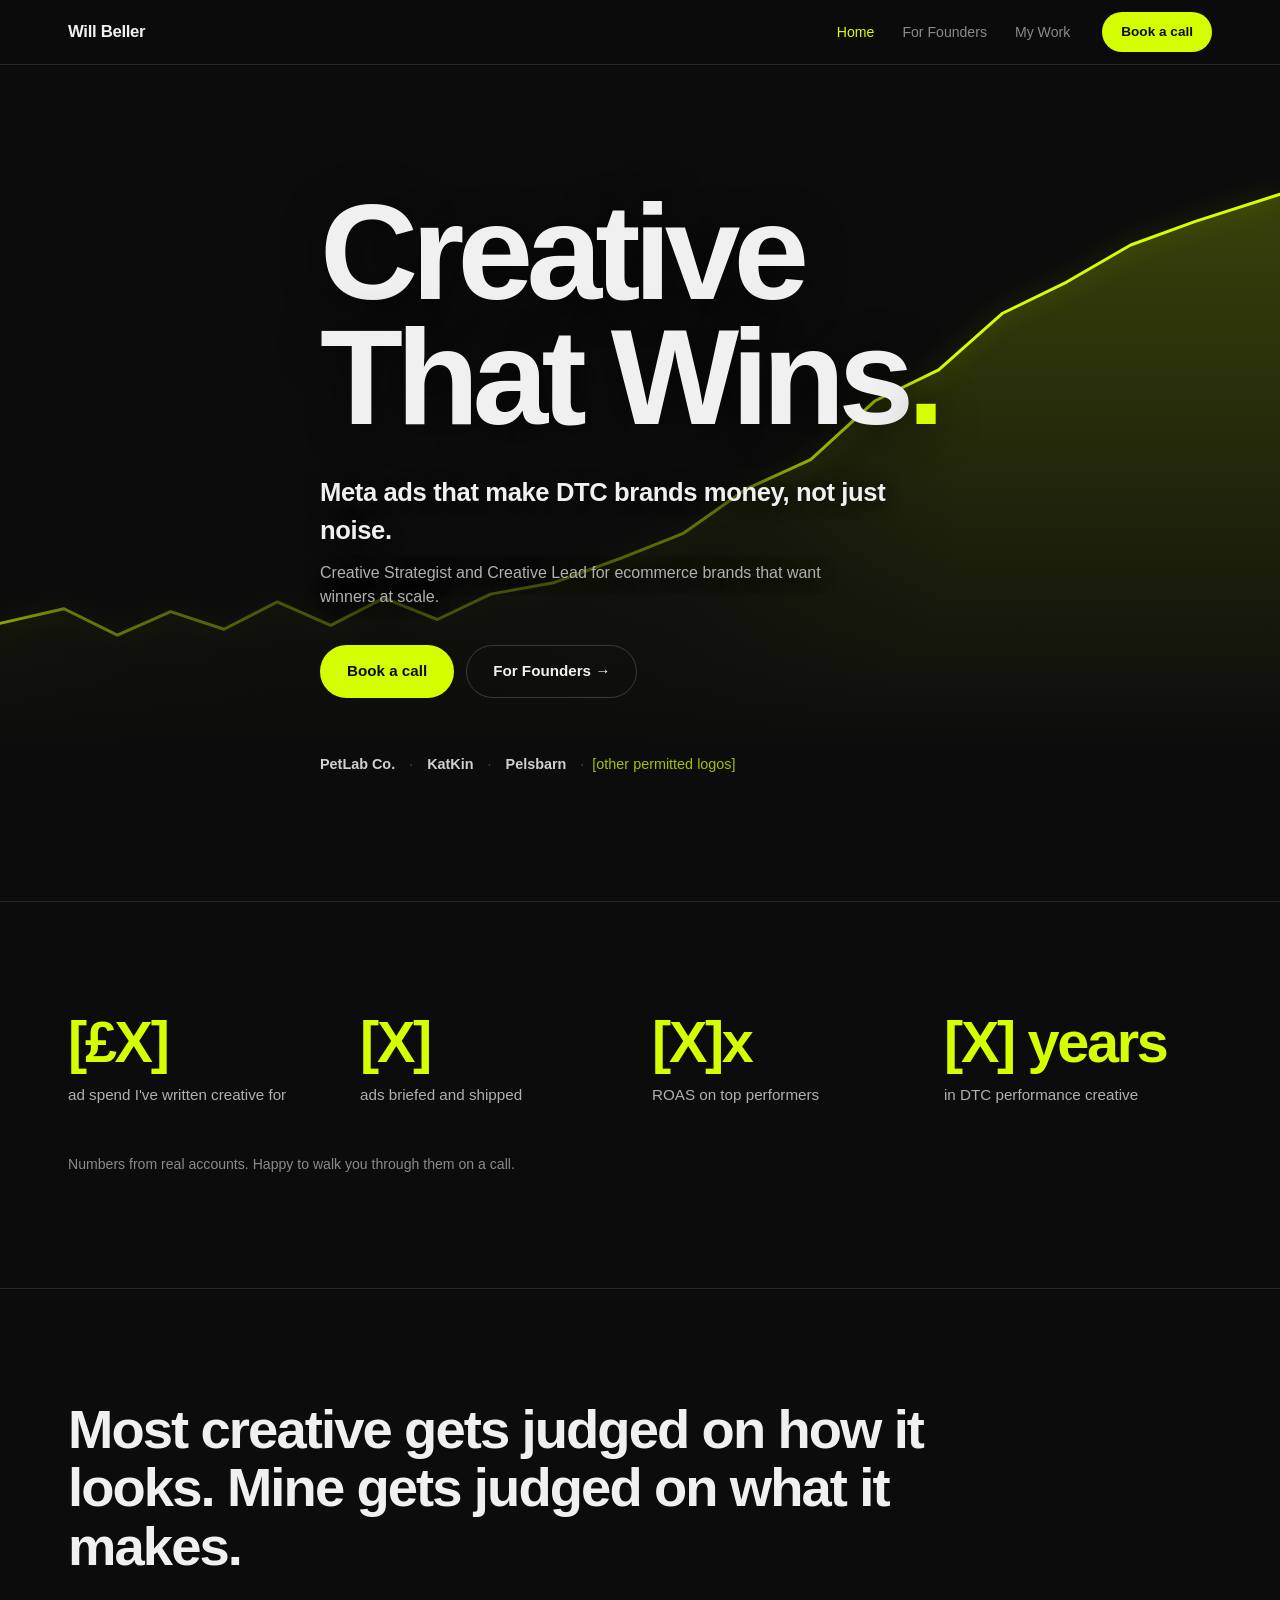
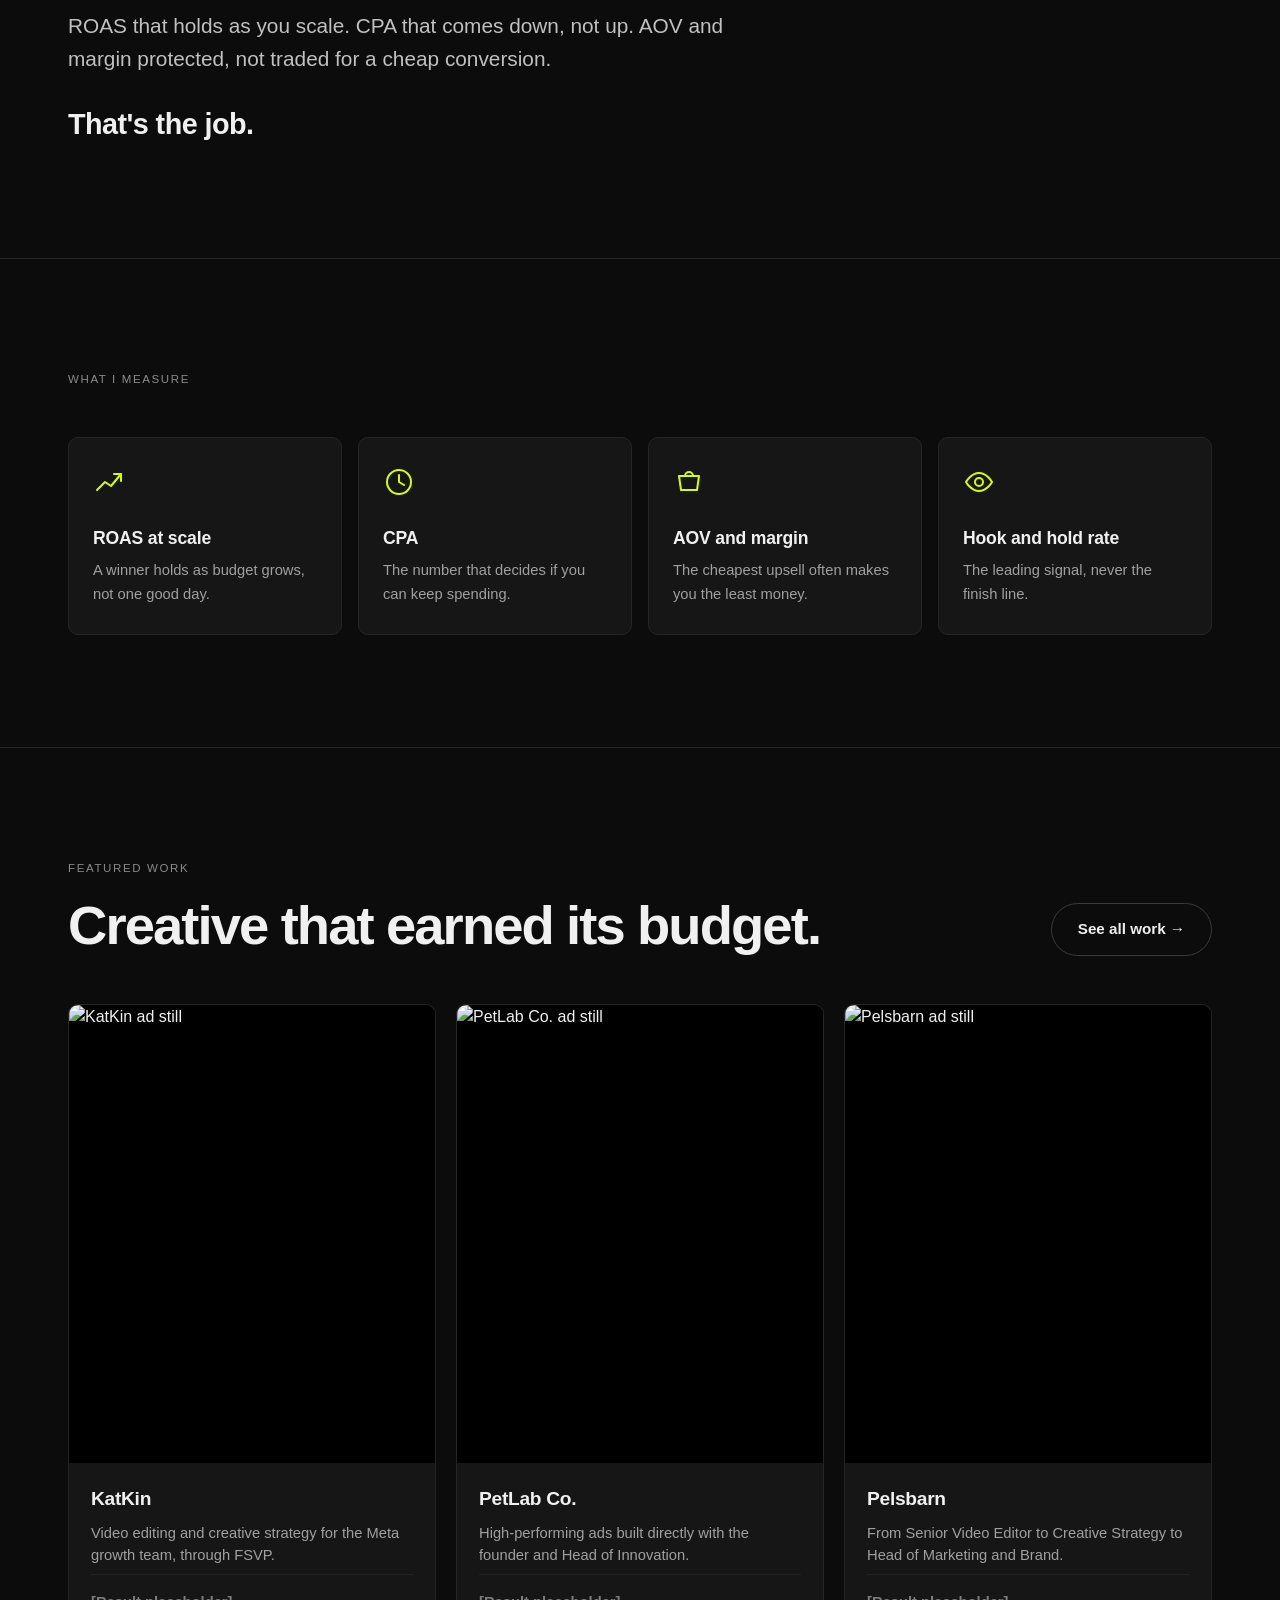
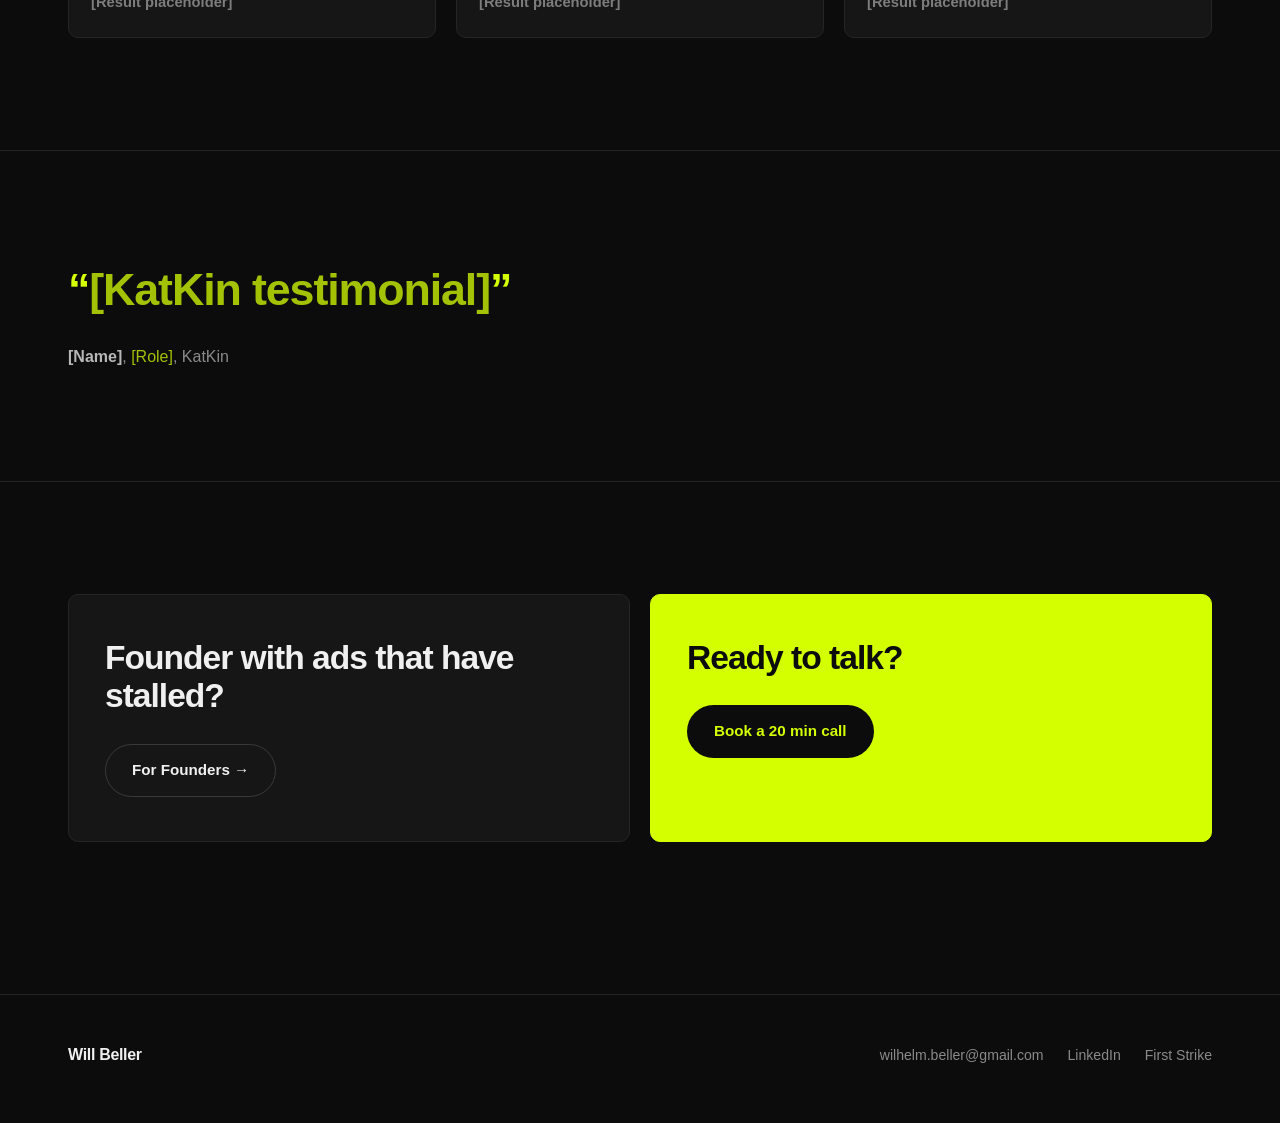
==== commit 373bac17: "Improve mobile tap targets and trust strip wrapping Co-Authored-By: Claude Opus 5.5 <noreply@anthrop" ====
--- a/index.html
+++ b/index.html
@@ -376,8 +376,8 @@
       <div class="trust">
         <strong>PetLab Co.</strong><span class="dot">&middot;</span>
         <strong>KatKin</strong><span class="dot">&middot;</span>
-        <strong>Pelsbarn</strong><span class="dot">&middot;</span>
-        <span class="ph">[other permitted logos]</span>
+        <strong>Pelsbarn</strong>
+        <span><span class="dot">&middot;</span>&nbsp; <span class="ph">[other permitted logos]</span></span>
       </div>
     </div>
   </section>
--- a/site.css
+++ b/site.css
@@ -159,6 +159,18 @@
   }
 
   .site-links a { font-size: 0.85rem; }
+
+  /* Bigger tap targets on touch screens; nav padding shrinks to keep the same look */
+  .site-nav-inner { padding-top: 2px; padding-bottom: 0; row-gap: 0; }
+
+  .site-logo,
+  .site-links a,
+  .footer-links a {
+    display: inline-block;
+    padding: 12px 0;
+  }
+
+  .footer-links { gap: 0 24px; }
 }
 
 @media (prefers-reduced-motion: reduce) {
